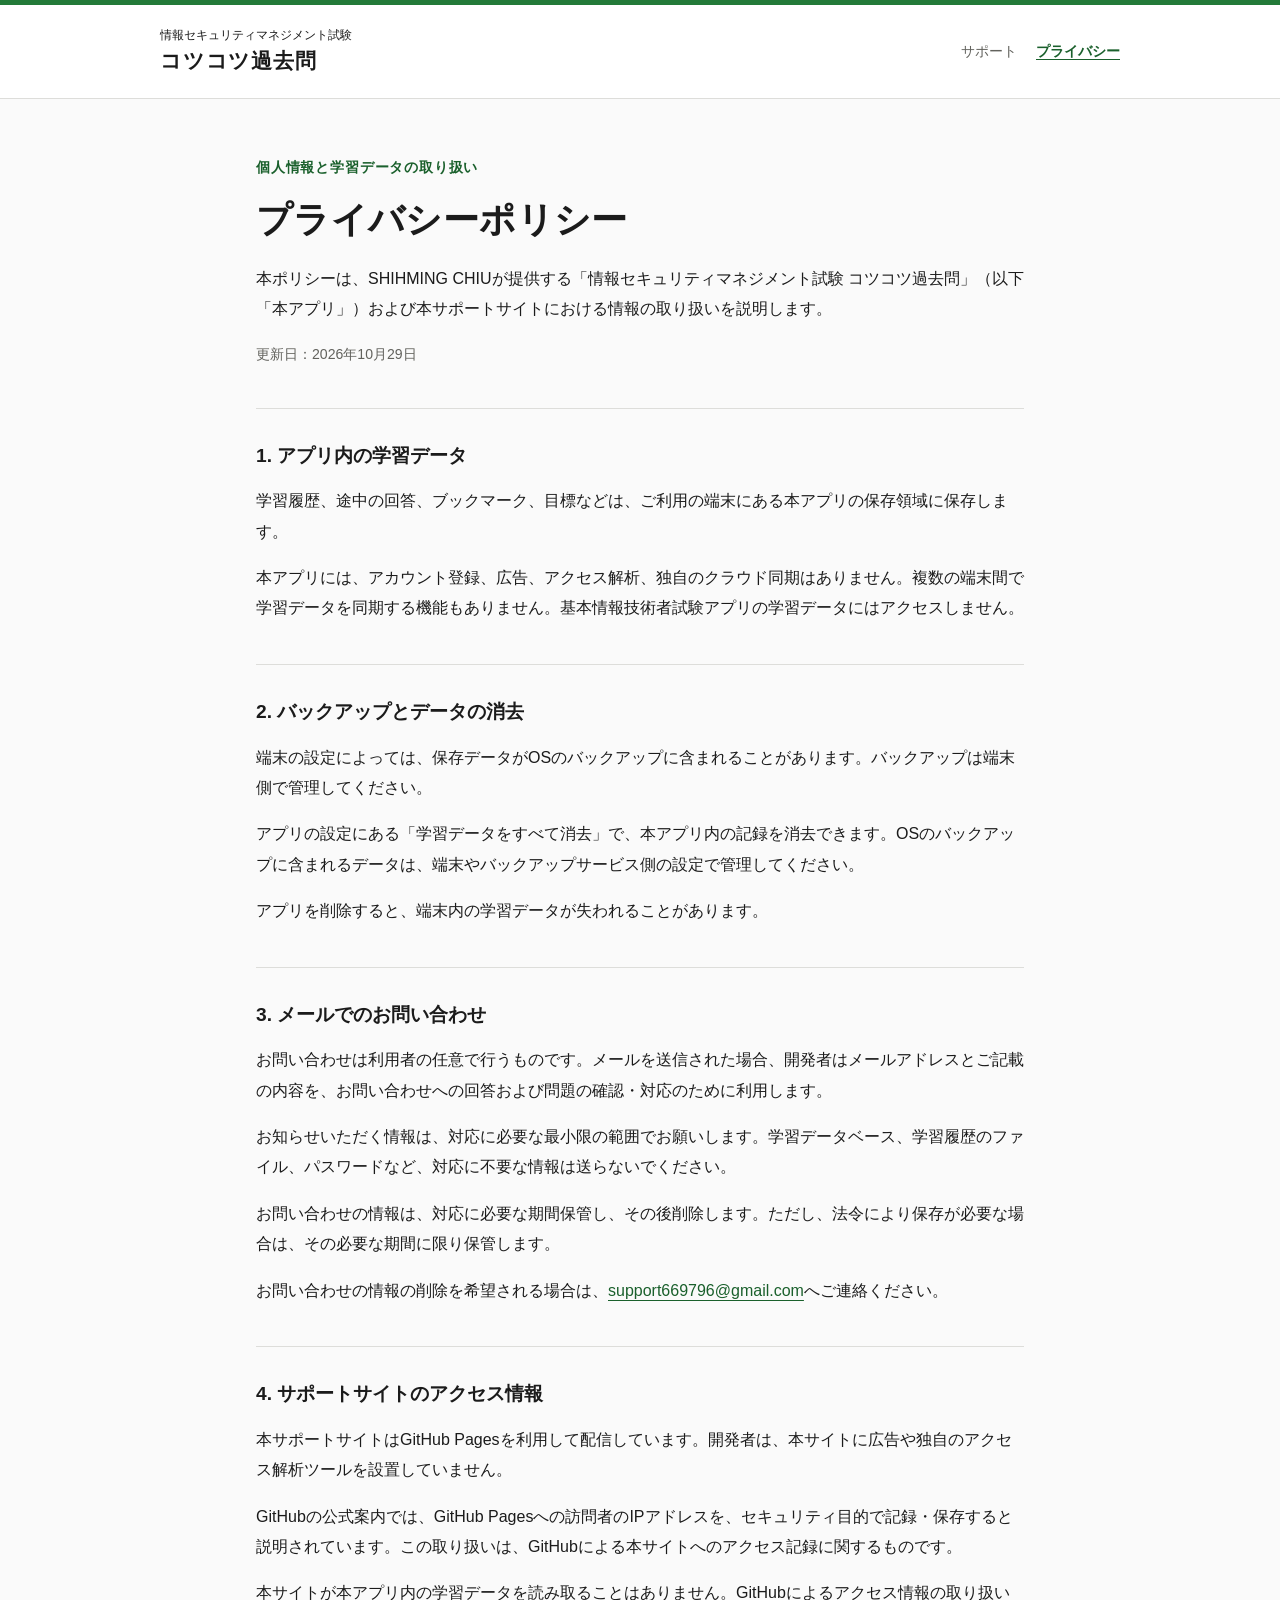
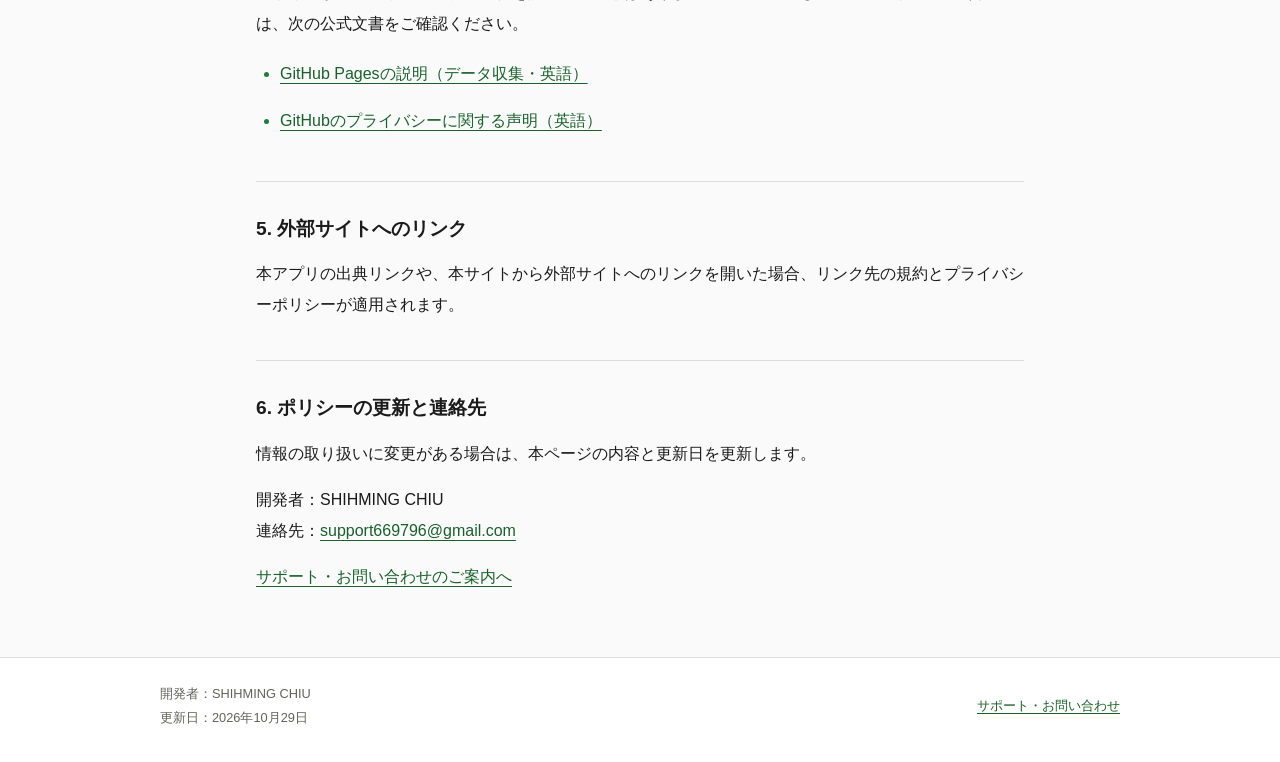
==== privacy.html @ f074d1ab "Publish SG privacy policy and support pages" ====
<!doctype html>
<html lang="ja">
<head>
  <meta charset="utf-8">
  <meta name="viewport" content="width=device-width, initial-scale=1">
  <meta name="description" content="「情報セキュリティマネジメント試験 コツコツ過去問」とサポートサイトのプライバシーポリシー。端末内の学習データ、お問い合わせ、サイトのアクセス記録について説明します。">
  <meta name="color-scheme" content="light">
  <title>プライバシーポリシー | 情報セキュリティマネジメント試験 コツコツ過去問</title>
  <link rel="canonical" href="https://shimingg.github.io/sg-kotsukotsu-support/privacy.html">
  <link rel="stylesheet" href="style.css">
</head>
<body>
  <a class="skip-link" href="#main">本文へ移動</a>
  <header class="site-header">
    <div class="header-inner">
      <a class="brand" href="index.html">
        <span class="brand-subtitle">情報セキュリティマネジメント試験</span>
        <span class="brand-name">コツコツ過去問</span>
      </a>
      <nav aria-label="メインナビゲーション">
        <a href="index.html">サポート</a>
        <a href="privacy.html" aria-current="page">プライバシー</a>
      </nav>
    </div>
  </header>

  <main id="main" class="page">
    <article>
      <header class="intro">
        <p class="eyebrow">個人情報と学習データの取り扱い</p>
        <h1>プライバシーポリシー</h1>
        <p>本ポリシーは、SHIHMING CHIUが提供する「情報セキュリティマネジメント試験 コツコツ過去問」（以下「本アプリ」）および本サポートサイトにおける情報の取り扱いを説明します。</p>
        <p class="updated">更新日：<time datetime="2026-10-29">2026年10月29日</time></p>
      </header>

      <section class="content-section" aria-labelledby="app-data-title">
        <h2 id="app-data-title">1. アプリ内の学習データ</h2>
        <p>学習履歴、途中の回答、ブックマーク、目標などは、ご利用の端末にある本アプリの保存領域に保存します。</p>
        <p>本アプリには、アカウント登録、広告、アクセス解析、独自のクラウド同期はありません。複数の端末間で学習データを同期する機能もありません。基本情報技術者試験アプリの学習データにはアクセスしません。</p>
      </section>

      <section class="content-section" aria-labelledby="backup-title">
        <h2 id="backup-title">2. バックアップとデータの消去</h2>
        <p>端末の設定によっては、保存データがOSのバックアップに含まれることがあります。バックアップは端末側で管理してください。</p>
        <p>アプリの設定にある「学習データをすべて消去」で、本アプリ内の記録を消去できます。OSのバックアップに含まれるデータは、端末やバックアップサービス側の設定で管理してください。</p>
        <p>アプリを削除すると、端末内の学習データが失われることがあります。</p>
      </section>

      <section id="contact-data" class="content-section" aria-labelledby="contact-data-title">
        <h2 id="contact-data-title">3. メールでのお問い合わせ</h2>
        <p>お問い合わせは利用者の任意で行うものです。メールを送信された場合、開発者はメールアドレスとご記載の内容を、お問い合わせへの回答および問題の確認・対応のために利用します。</p>
        <p>お知らせいただく情報は、対応に必要な最小限の範囲でお願いします。学習データベース、学習履歴のファイル、パスワードなど、対応に不要な情報は送らないでください。</p>
        <p>お問い合わせの情報は、対応に必要な期間保管し、その後削除します。ただし、法令により保存が必要な場合は、その必要な期間に限り保管します。</p>
        <p>お問い合わせの情報の削除を希望される場合は、<a href="mailto:support669796@gmail.com">support669796@gmail.com</a>へご連絡ください。</p>
      </section>

      <section class="content-section" aria-labelledby="website-title">
        <h2 id="website-title">4. サポートサイトのアクセス情報</h2>
        <p>本サポートサイトはGitHub Pagesを利用して配信しています。開発者は、本サイトに広告や独自のアクセス解析ツールを設置していません。</p>
        <p>GitHubの公式案内では、GitHub Pagesへの訪問者のIPアドレスを、セキュリティ目的で記録・保存すると説明されています。この取り扱いは、GitHubによる本サイトへのアクセス記録に関するものです。</p>
        <p>本サイトが本アプリ内の学習データを読み取ることはありません。GitHubによるアクセス情報の取り扱いは、次の公式文書をご確認ください。</p>
        <ul class="reference-links">
          <li><a href="https://docs.github.com/en/pages/getting-started-with-github-pages/what-is-github-pages">GitHub Pagesの説明（データ収集・英語）</a></li>
          <li><a href="https://docs.github.com/en/site-policy/privacy-policies/github-privacy-statement">GitHubのプライバシーに関する声明（英語）</a></li>
        </ul>
      </section>

      <section class="content-section" aria-labelledby="external-title">
        <h2 id="external-title">5. 外部サイトへのリンク</h2>
        <p>本アプリの出典リンクや、本サイトから外部サイトへのリンクを開いた場合、リンク先の規約とプライバシーポリシーが適用されます。</p>
      </section>

      <section class="content-section" aria-labelledby="changes-title">
        <h2 id="changes-title">6. ポリシーの更新と連絡先</h2>
        <p>情報の取り扱いに変更がある場合は、本ページの内容と更新日を更新します。</p>
        <p>開発者：SHIHMING CHIU<br>連絡先：<a href="mailto:support669796@gmail.com">support669796@gmail.com</a></p>
        <p><a href="index.html">サポート・お問い合わせのご案内へ</a></p>
      </section>
    </article>
  </main>

  <footer class="site-footer">
    <div class="footer-inner">
      <p>開発者：SHIHMING CHIU<br>更新日：<time datetime="2026-10-29">2026年10月29日</time></p>
      <a href="index.html">サポート・お問い合わせ</a>
    </div>
  </footer>
</body>
</html>
---- style.css ----
:root {
  color-scheme: light;
  --ink: #1b1b1b;
  --accent: #237a39;
  --accent-pressed: #1a602c;
  --accent-background: #edf6ee;
  --paper: #fafafa;
  --muted: #62625d;
  --border: #ddddda;
}

* {
  box-sizing: border-box;
}

html {
  scroll-padding-top: 1.5rem;
  -webkit-text-size-adjust: 100%;
}

body {
  margin: 0;
  background: var(--paper);
  color: var(--ink);
  font-family: -apple-system, BlinkMacSystemFont, "Hiragino Kaku Gothic ProN", "Hiragino Sans", "Yu Gothic", Meiryo, sans-serif;
  font-size: 1rem;
  line-height: 1.9;
  overflow-wrap: anywhere;
}

a {
  color: var(--accent-pressed);
  text-underline-offset: 0.22em;
  text-decoration-thickness: 1px;
}

a:hover {
  text-decoration-thickness: 2px;
}

a:focus-visible {
  outline: 3px solid var(--accent);
  outline-offset: 4px;
  border-radius: 3px;
}

.skip-link {
  position: absolute;
  top: 0.5rem;
  left: 1rem;
  z-index: 2;
  padding: 0.5rem 1rem;
  background: #fff;
  transform: translateY(-200%);
}

.skip-link:focus {
  transform: translateY(0);
}

.site-header {
  border-top: 5px solid var(--accent);
  border-bottom: 1px solid var(--border);
  background: #fff;
}

.header-inner,
.footer-inner {
  display: flex;
  align-items: center;
  justify-content: space-between;
  flex-wrap: wrap;
  gap: 1rem 2rem;
  width: min(100% - 3rem, 60rem);
  margin-inline: auto;
}

.header-inner {
  padding-block: 1.3rem;
}

.brand {
  color: var(--ink);
  text-decoration: none;
  line-height: 1.55;
}

.brand-subtitle,
.brand-name {
  display: block;
}

.brand-subtitle {
  font-size: 0.78rem;
  font-weight: 500;
}

.brand-name {
  font-size: 1.3rem;
  font-weight: 700;
  letter-spacing: 0.04em;
}

nav {
  display: flex;
  flex-wrap: wrap;
  gap: 0.25rem 1.2rem;
}

nav a {
  display: inline-flex;
  align-items: center;
  min-height: 44px;
  color: var(--muted);
  font-size: 0.9rem;
  text-decoration: none;
}

nav a[aria-current="page"] {
  color: var(--accent-pressed);
  font-weight: 700;
  text-decoration: underline;
}

.page {
  width: min(100% - 3rem, 48rem);
  margin: 3.5rem auto 4rem;
}

.intro {
  margin-bottom: 2rem;
}

.eyebrow {
  margin: 0 0 0.7rem;
  color: var(--accent-pressed);
  font-size: 0.85rem;
  font-weight: 700;
  letter-spacing: 0.06em;
}

h1,
h2 {
  line-height: 1.55;
  overflow-wrap: normal;
}

h1 {
  margin: 0 0 1rem;
  font-size: clamp(1.65rem, 4.2vw, 2.25rem);
  letter-spacing: 0.01em;
}

h2 {
  margin: 0 0 1rem;
  font-size: 1.2rem;
}

p {
  margin: 0 0 1rem;
}

p:last-child {
  margin-bottom: 0;
}

.updated {
  color: var(--muted);
  font-size: 0.88rem;
}

.contact-panel {
  display: flex;
  align-items: center;
  justify-content: space-between;
  flex-wrap: wrap;
  gap: 1rem 1.5rem;
  padding: 1.5rem;
  border: 1px solid #cadfce;
  border-radius: 14px;
  background: var(--accent-background);
}

.contact-panel h2 {
  margin-bottom: 0.3rem;
}

.contact-panel p {
  color: var(--muted);
  font-size: 0.88rem;
}

.contact-link {
  display: block;
  max-width: 100%;
  padding: 0.8rem 1rem;
  border-radius: 10px;
  background: var(--accent);
  color: #fff;
  font-size: 0.96rem;
  font-weight: 600;
  line-height: 1.6;
  text-align: center;
  text-decoration: none;
}

.contact-link:hover {
  background: var(--accent-pressed);
}

.contact-hint {
  display: block;
  margin-top: 0.2rem;
  font-size: 0.75rem;
  font-weight: 400;
}

.content-section {
  margin-top: 2.5rem;
  padding-top: 2rem;
  border-top: 1px solid var(--border);
}

ul {
  margin: 0 0 1.25rem;
  padding-left: 1.5rem;
}

li + li {
  margin-top: 0.55rem;
}

li::marker {
  color: var(--accent);
}

.note {
  margin: 1.5rem 0;
  padding: 1rem 1.25rem;
  border-left: 3px solid var(--accent);
  background: var(--accent-background);
  font-size: 0.95rem;
}

.note p {
  margin-bottom: 0.5rem;
}

.note p:last-child {
  margin-bottom: 0;
}

.reference-links {
  margin-bottom: 0;
}

.reference-links a {
  display: inline-block;
  padding-block: 0.25rem;
}

.site-footer {
  padding-block: 1.5rem 2rem;
  border-top: 1px solid var(--border);
  background: #fff;
  color: var(--muted);
  font-size: 0.8rem;
}

.footer-inner p {
  margin: 0;
}

.footer-inner > a {
  display: inline-flex;
  align-items: center;
  min-height: 44px;
}

@media (max-width: 40rem) {
  .header-inner,
  .footer-inner,
  .page {
    width: calc(100% - 2.5rem);
  }

  .header-inner {
    gap: 0.75rem;
  }

  nav {
    width: 100%;
  }

  .page {
    margin-top: 2.25rem;
    margin-bottom: 3rem;
  }

  .contact-panel {
    padding: 1.25rem;
  }

  .contact-link {
    width: 100%;
  }

  .content-section {
    margin-top: 2rem;
    padding-top: 1.5rem;
  }
}

@media print {
  body {
    background: #fff;
    font-size: 10pt;
  }

  .skip-link,
  nav,
  .contact-hint {
    display: none;
  }

  .page,
  .header-inner,
  .footer-inner {
    width: 100%;
  }

  .page {
    margin-block: 1.5rem;
  }

  .contact-link {
    background: #fff;
    color: var(--ink);
    border: 1px solid var(--border);
  }

  h1,
  h2 {
    break-after: avoid;
  }

  p,
  li {
    orphans: 3;
    widows: 3;
  }
}
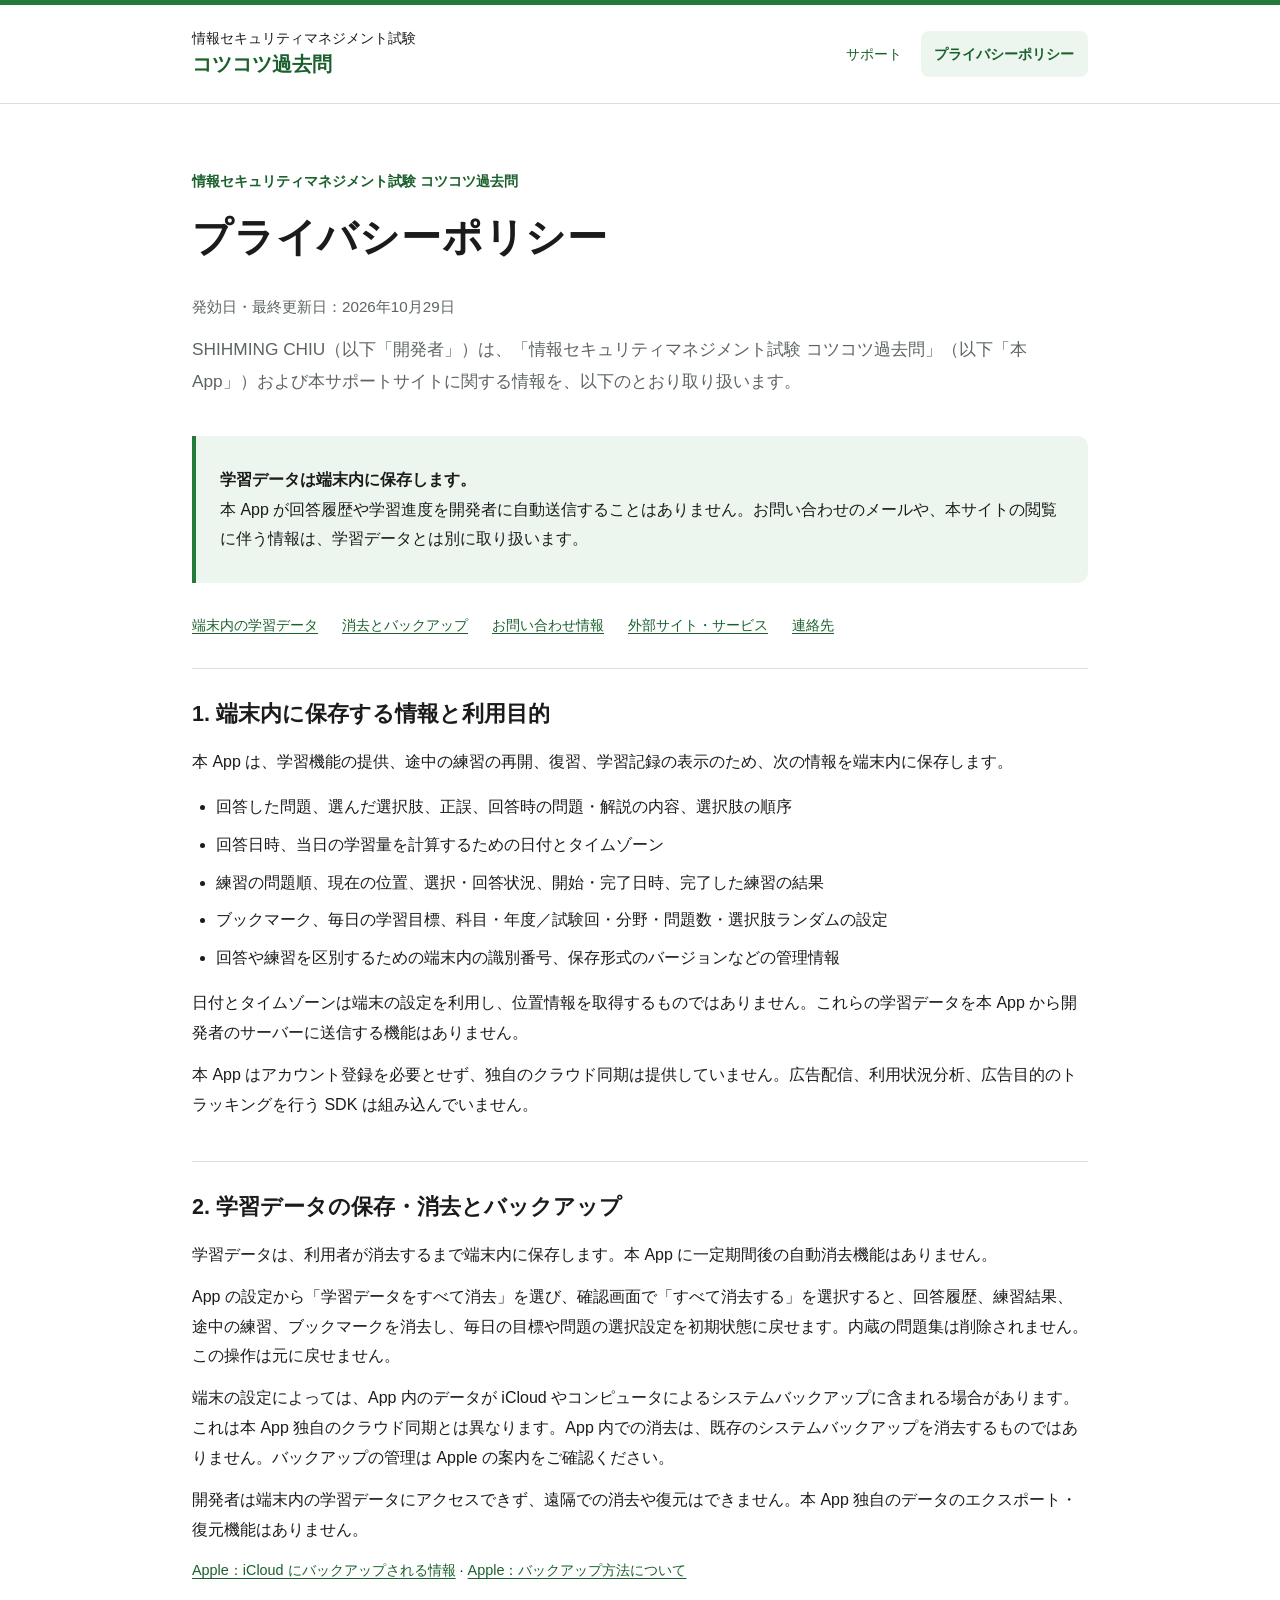
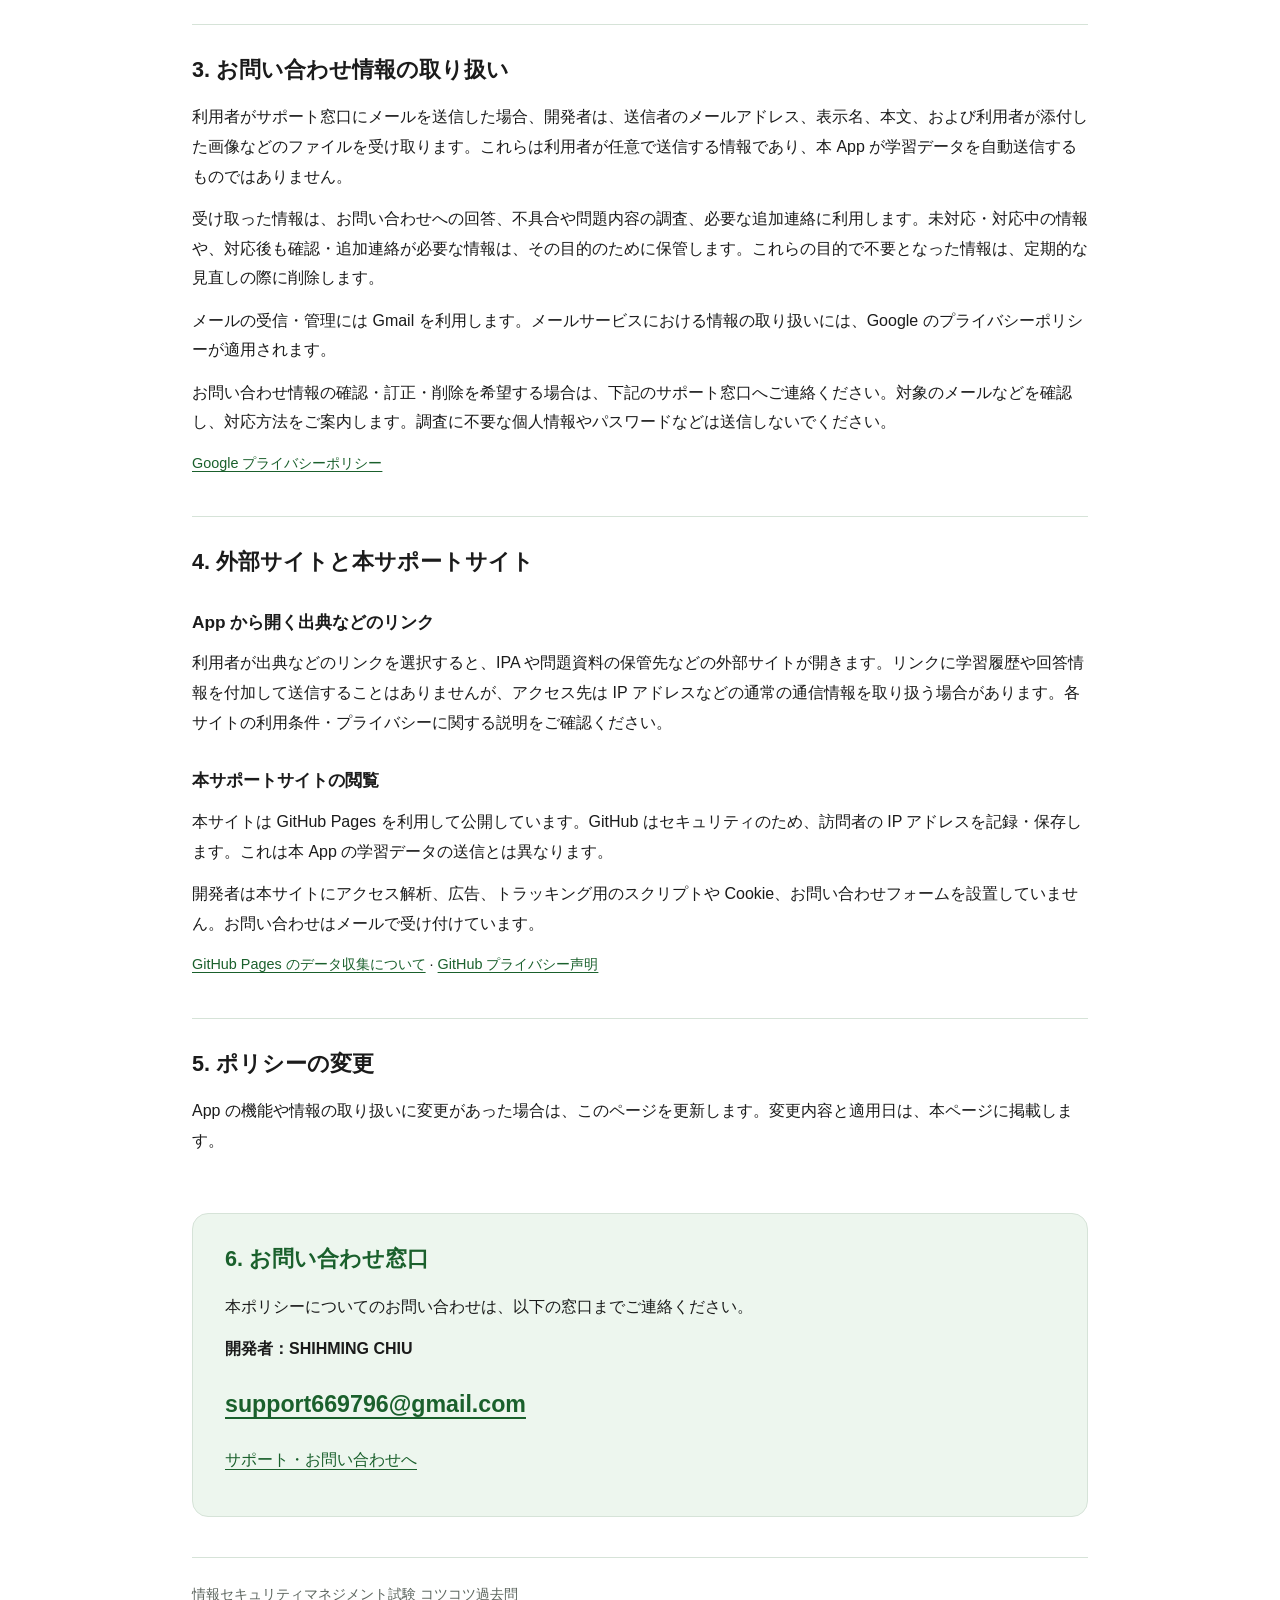
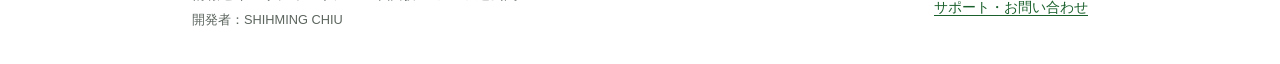
==== commit 74df4c60: "Align SG support and privacy pages with FE reference" ====
--- a/privacy.html
+++ b/privacy.html
@@ -3,87 +3,101 @@
 <head>
   <meta charset="utf-8">
   <meta name="viewport" content="width=device-width, initial-scale=1">
-  <meta name="description" content="「情報セキュリティマネジメント試験 コツコツ過去問」とサポートサイトのプライバシーポリシー。端末内の学習データ、お問い合わせ、サイトのアクセス記録について説明します。">
-  <meta name="color-scheme" content="light">
+  <meta name="description" content="情報セキュリティマネジメント試験 コツコツ過去問のプライバシーポリシー。端末内の学習データ、バックアップ、サポートメール、外部サービスの取り扱いについて説明します。">
+  <meta name="theme-color" content="#237A39">
   <title>プライバシーポリシー | 情報セキュリティマネジメント試験 コツコツ過去問</title>
+  <link rel="stylesheet" href="style.css">
   <link rel="canonical" href="https://shimingg.github.io/sg-kotsukotsu-support/privacy.html">
-  <link rel="stylesheet" href="style.css">
 </head>
 <body>
   <a class="skip-link" href="#main">本文へ移動</a>
   <header class="site-header">
-    <div class="header-inner">
-      <a class="brand" href="index.html">
-        <span class="brand-subtitle">情報セキュリティマネジメント試験</span>
-        <span class="brand-name">コツコツ過去問</span>
-      </a>
+    <div class="container header-inner">
+      <a class="brand" href="./"><span>情報セキュリティマネジメント試験</span><strong>コツコツ過去問</strong></a>
       <nav aria-label="メインナビゲーション">
-        <a href="index.html">サポート</a>
-        <a href="privacy.html" aria-current="page">プライバシー</a>
+        <a href="./">サポート</a>
+        <a href="privacy.html" aria-current="page">プライバシーポリシー</a>
       </nav>
     </div>
   </header>
+  <main class="container policy" id="main">
+    <div class="page-heading">
+      <p class="eyebrow">情報セキュリティマネジメント試験 コツコツ過去問</p>
+      <h1><span>プライバシー</span><span>ポリシー</span></h1>
+      <p class="date">発効日・最終更新日：<time datetime="2026-10-29">2026年10月29日</time></p>
+      <p class="lead">SHIHMING CHIU（以下「開発者」）は、「情報セキュリティマネジメント試験 コツコツ過去問」（以下「本 App」）および本サポートサイトに関する情報を、以下のとおり取り扱います。</p>
+    </div>
+    <div class="policy-summary">
+      <p><strong>学習データは端末内に保存します。</strong><br>本 App が回答履歴や学習進度を開発者に自動送信することはありません。お問い合わせのメールや、本サイトの閲覧に伴う情報は、学習データとは別に取り扱います。</p>
+    </div>
+    <nav class="contents" aria-label="このページの内容">
+      <a href="#learning-data">端末内の学習データ</a>
+      <a href="#deletion">消去とバックアップ</a>
+      <a href="#contact-data">お問い合わせ情報</a>
+      <a href="#external-services">外部サイト・サービス</a>
+      <a href="#contact">連絡先</a>
+    </nav>
 
-  <main id="main" class="page">
-    <article>
-      <header class="intro">
-        <p class="eyebrow">個人情報と学習データの取り扱い</p>
-        <h1>プライバシーポリシー</h1>
-        <p>本ポリシーは、SHIHMING CHIUが提供する「情報セキュリティマネジメント試験 コツコツ過去問」（以下「本アプリ」）および本サポートサイトにおける情報の取り扱いを説明します。</p>
-        <p class="updated">更新日：<time datetime="2026-10-29">2026年10月29日</time></p>
-      </header>
+    <section class="content-section" id="learning-data" aria-labelledby="learning-title">
+      <h2 id="learning-title">1. 端末内に保存する情報と利用目的</h2>
+      <p>本 App は、学習機能の提供、途中の練習の再開、復習、学習記録の表示のため、次の情報を端末内に保存します。</p>
+      <ul>
+        <li>回答した問題、選んだ選択肢、正誤、回答時の問題・解説の内容、選択肢の順序</li>
+        <li>回答日時、当日の学習量を計算するための日付とタイムゾーン</li>
+        <li>練習の問題順、現在の位置、選択・回答状況、開始・完了日時、完了した練習の結果</li>
+        <li>ブックマーク、毎日の学習目標、科目・年度／試験回・分野・問題数・選択肢ランダムの設定</li>
+        <li>回答や練習を区別するための端末内の識別番号、保存形式のバージョンなどの管理情報</li>
+      </ul>
+      <p>日付とタイムゾーンは端末の設定を利用し、位置情報を取得するものではありません。これらの学習データを本 App から開発者のサーバーに送信する機能はありません。</p>
+      <p>本 App はアカウント登録を必要とせず、独自のクラウド同期は提供していません。広告配信、利用状況分析、広告目的のトラッキングを行う SDK は組み込んでいません。</p>
+    </section>
 
-      <section class="content-section" aria-labelledby="app-data-title">
-        <h2 id="app-data-title">1. アプリ内の学習データ</h2>
-        <p>学習履歴、途中の回答、ブックマーク、目標などは、ご利用の端末にある本アプリの保存領域に保存します。</p>
-        <p>本アプリには、アカウント登録、広告、アクセス解析、独自のクラウド同期はありません。複数の端末間で学習データを同期する機能もありません。基本情報技術者試験アプリの学習データにはアクセスしません。</p>
-      </section>
+    <section class="content-section" id="deletion" aria-labelledby="deletion-title">
+      <h2 id="deletion-title">2. 学習データの保存・消去とバックアップ</h2>
+      <p>学習データは、利用者が消去するまで端末内に保存します。本 App に一定期間後の自動消去機能はありません。</p>
+      <p>App の設定から「学習データをすべて消去」を選び、確認画面で「すべて消去する」を選択すると、回答履歴、練習結果、途中の練習、ブックマークを消去し、毎日の目標や問題の選択設定を初期状態に戻せます。内蔵の問題集は削除されません。この操作は元に戻せません。</p>
+      <p>端末の設定によっては、App 内のデータが iCloud やコンピュータによるシステムバックアップに含まれる場合があります。これは本 App 独自のクラウド同期とは異なります。App 内での消去は、既存のシステムバックアップを消去するものではありません。バックアップの管理は Apple の案内をご確認ください。</p>
+      <p>開発者は端末内の学習データにアクセスできず、遠隔での消去や復元はできません。本 App 独自のデータのエクスポート・復元機能はありません。</p>
+      <p class="reference"><a href="https://support.apple.com/ja-jp/108770">Apple：iCloud にバックアップされる情報</a> · <a href="https://support.apple.com/ja-jp/108771">Apple：バックアップ方法について</a></p>
+    </section>
 
-      <section class="content-section" aria-labelledby="backup-title">
-        <h2 id="backup-title">2. バックアップとデータの消去</h2>
-        <p>端末の設定によっては、保存データがOSのバックアップに含まれることがあります。バックアップは端末側で管理してください。</p>
-        <p>アプリの設定にある「学習データをすべて消去」で、本アプリ内の記録を消去できます。OSのバックアップに含まれるデータは、端末やバックアップサービス側の設定で管理してください。</p>
-        <p>アプリを削除すると、端末内の学習データが失われることがあります。</p>
-      </section>
+    <section class="content-section" id="contact-data" aria-labelledby="contact-data-title">
+      <h2 id="contact-data-title">3. お問い合わせ情報の取り扱い</h2>
+      <p>利用者がサポート窓口にメールを送信した場合、開発者は、送信者のメールアドレス、表示名、本文、および利用者が添付した画像などのファイルを受け取ります。これらは利用者が任意で送信する情報であり、本 App が学習データを自動送信するものではありません。</p>
+      <p>受け取った情報は、お問い合わせへの回答、不具合や問題内容の調査、必要な追加連絡に利用します。未対応・対応中の情報や、対応後も確認・追加連絡が必要な情報は、その目的のために保管します。これらの目的で不要となった情報は、定期的な見直しの際に削除します。</p>
+      <p>メールの受信・管理には Gmail を利用します。メールサービスにおける情報の取り扱いには、Google のプライバシーポリシーが適用されます。</p>
+      <p>お問い合わせ情報の確認・訂正・削除を希望する場合は、下記のサポート窓口へご連絡ください。対象のメールなどを確認し、対応方法をご案内します。調査に不要な個人情報やパスワードなどは送信しないでください。</p>
+      <p class="reference"><a href="https://policies.google.com/privacy?hl=ja">Google プライバシーポリシー</a></p>
+    </section>
 
-      <section id="contact-data" class="content-section" aria-labelledby="contact-data-title">
-        <h2 id="contact-data-title">3. メールでのお問い合わせ</h2>
-        <p>お問い合わせは利用者の任意で行うものです。メールを送信された場合、開発者はメールアドレスとご記載の内容を、お問い合わせへの回答および問題の確認・対応のために利用します。</p>
-        <p>お知らせいただく情報は、対応に必要な最小限の範囲でお願いします。学習データベース、学習履歴のファイル、パスワードなど、対応に不要な情報は送らないでください。</p>
-        <p>お問い合わせの情報は、対応に必要な期間保管し、その後削除します。ただし、法令により保存が必要な場合は、その必要な期間に限り保管します。</p>
-        <p>お問い合わせの情報の削除を希望される場合は、<a href="mailto:support669796@gmail.com">support669796@gmail.com</a>へご連絡ください。</p>
-      </section>
+    <section class="content-section" id="external-services" aria-labelledby="external-title">
+      <h2 id="external-title">4. 外部サイトと本サポートサイト</h2>
+      <h3>App から開く出典などのリンク</h3>
+      <p>利用者が出典などのリンクを選択すると、IPA や問題資料の保管先などの外部サイトが開きます。リンクに学習履歴や回答情報を付加して送信することはありませんが、アクセス先は IP アドレスなどの通常の通信情報を取り扱う場合があります。各サイトの利用条件・プライバシーに関する説明をご確認ください。</p>
+      <h3>本サポートサイトの閲覧</h3>
+      <p>本サイトは GitHub Pages を利用して公開しています。GitHub はセキュリティのため、訪問者の IP アドレスを記録・保存します。これは本 App の学習データの送信とは異なります。</p>
+      <p>開発者は本サイトにアクセス解析、広告、トラッキング用のスクリプトや Cookie、お問い合わせフォームを設置していません。お問い合わせはメールで受け付けています。</p>
+      <p class="reference"><a href="https://docs.github.com/ja/pages/getting-started-with-github-pages/what-is-github-pages#data-collection">GitHub Pages のデータ収集について</a> · <a href="https://docs.github.com/ja/site-policy/privacy-policies/github-general-privacy-statement">GitHub プライバシー声明</a></p>
+    </section>
 
-      <section class="content-section" aria-labelledby="website-title">
-        <h2 id="website-title">4. サポートサイトのアクセス情報</h2>
-        <p>本サポートサイトはGitHub Pagesを利用して配信しています。開発者は、本サイトに広告や独自のアクセス解析ツールを設置していません。</p>
-        <p>GitHubの公式案内では、GitHub Pagesへの訪問者のIPアドレスを、セキュリティ目的で記録・保存すると説明されています。この取り扱いは、GitHubによる本サイトへのアクセス記録に関するものです。</p>
-        <p>本サイトが本アプリ内の学習データを読み取ることはありません。GitHubによるアクセス情報の取り扱いは、次の公式文書をご確認ください。</p>
-        <ul class="reference-links">
-          <li><a href="https://docs.github.com/en/pages/getting-started-with-github-pages/what-is-github-pages">GitHub Pagesの説明（データ収集・英語）</a></li>
-          <li><a href="https://docs.github.com/en/site-policy/privacy-policies/github-privacy-statement">GitHubのプライバシーに関する声明（英語）</a></li>
-        </ul>
-      </section>
+    <section class="content-section" aria-labelledby="changes-title">
+      <h2 id="changes-title">5. ポリシーの変更</h2>
+      <p>App の機能や情報の取り扱いに変更があった場合は、このページを更新します。変更内容と適用日は、本ページに掲載します。</p>
+    </section>
 
-      <section class="content-section" aria-labelledby="external-title">
-        <h2 id="external-title">5. 外部サイトへのリンク</h2>
-        <p>本アプリの出典リンクや、本サイトから外部サイトへのリンクを開いた場合、リンク先の規約とプライバシーポリシーが適用されます。</p>
-      </section>
-
-      <section class="content-section" aria-labelledby="changes-title">
-        <h2 id="changes-title">6. ポリシーの更新と連絡先</h2>
-        <p>情報の取り扱いに変更がある場合は、本ページの内容と更新日を更新します。</p>
-        <p>開発者：SHIHMING CHIU<br>連絡先：<a href="mailto:support669796@gmail.com">support669796@gmail.com</a></p>
-        <p><a href="index.html">サポート・お問い合わせのご案内へ</a></p>
-      </section>
-    </article>
+    <section class="contact-panel" id="contact" aria-labelledby="contact-title">
+      <div>
+        <h2 id="contact-title">6. お問い合わせ窓口</h2>
+        <p>本ポリシーについてのお問い合わせは、以下の窓口までご連絡ください。</p>
+        <p><strong>開発者：SHIHMING CHIU</strong></p>
+        <a class="email-address" href="mailto:support669796@gmail.com?subject=SG%20%E3%82%B3%E3%83%84%E3%82%B3%E3%83%84%E9%81%8E%E5%8E%BB%E5%95%8F%20%E3%83%97%E3%83%A9%E3%82%A4%E3%83%90%E3%82%B7%E3%83%BC">support669796@gmail.com</a>
+        <p><a href="./">サポート・お問い合わせへ</a></p>
+      </div>
+    </section>
   </main>
-
-  <footer class="site-footer">
-    <div class="footer-inner">
-      <p>開発者：SHIHMING CHIU<br>更新日：<time datetime="2026-10-29">2026年10月29日</time></p>
-      <a href="index.html">サポート・お問い合わせ</a>
-    </div>
+  <footer class="site-footer container">
+    <p>情報セキュリティマネジメント試験 コツコツ過去問<br><span>開発者：SHIHMING CHIU</span></p>
+    <a href="./">サポート・お問い合わせ</a>
   </footer>
 </body>
 </html>
--- a/style.css
+++ b/style.css
@@ -1,352 +1,86 @@
 :root {
   color-scheme: light;
   --ink: #1b1b1b;
-  --accent: #237a39;
-  --accent-pressed: #1a602c;
-  --accent-background: #edf6ee;
-  --paper: #fafafa;
-  --muted: #62625d;
-  --border: #ddddda;
+  --muted: #5c655e;
+  --green: #237a39;
+  --green-dark: #1a602c;
+  --pale: #edf6ee;
+  --border: #d6e3d8;
+  --paper: #ffffff;
+  font-family: -apple-system, BlinkMacSystemFont, "Hiragino Kaku Gothic ProN", "Yu Gothic", Meiryo, sans-serif;
+  font-size: 100%;
+  line-height: 1.85;
+  color: var(--ink);
+  background: var(--paper);
 }
-
-* {
-  box-sizing: border-box;
+* { box-sizing: border-box; }
+body { margin: 0; }
+a { color: var(--green-dark); text-underline-offset: .22em; text-decoration-thickness: .08em; overflow-wrap: anywhere; }
+a:hover { color: var(--green); }
+a:focus-visible, summary:focus-visible { outline: 3px solid var(--green); outline-offset: 5px; border-radius: 3px; }
+p { margin: .8em 0; }
+ul { padding-left: 1.5em; }
+li + li { margin-top: .5em; }
+h1, h2, h3 { line-height: 1.5; overflow-wrap: anywhere; }
+h1 { font-size: clamp(1.75rem, 4.5vw, 2.5rem); letter-spacing: .02em; margin: .3em 0 .65em; }
+h1 span { display: inline-block; }
+h2 { font-size: 1.35rem; margin: 0 0 .75em; }
+h3 { font-size: 1.08rem; margin: 1.8em 0 .5em; }
+section, [id] { scroll-margin-top: 1.5rem; }
+.container { width: min(100% - 3rem, 56rem); margin-inline: auto; }
+.site-header { border-top: 5px solid var(--green); border-bottom: 1px solid var(--border); }
+.header-inner { display: flex; align-items: center; justify-content: space-between; gap: 1.5rem; padding-block: 1.5rem; }
+.brand { text-decoration: none; color: var(--ink); display: grid; line-height: 1.5; flex-shrink: 0; }
+.brand span { font-size: .85rem; }
+.brand strong { font-size: 1.25rem; color: var(--green-dark); }
+.site-header nav { display: flex; flex-wrap: wrap; gap: .35rem; }
+.site-header nav a { padding: .6rem .85rem; border-radius: .5rem; text-decoration: none; font-size: .9rem; }
+.site-header nav a[aria-current="page"] { background: var(--pale); font-weight: 700; }
+.page-heading { padding-block: 3.25rem 1.5rem; }
+.eyebrow { color: var(--green-dark); font-size: .9rem; font-weight: 600; }
+.lead { font-size: 1.08rem; color: var(--muted); }
+.date, .muted { color: var(--muted); font-size: .95rem; }
+.contact-panel { padding: 1.8rem 2rem; background: var(--pale); border: 1px solid var(--border); border-radius: 1rem; margin: 1rem 0 2rem; }
+.contact-panel h2 { color: var(--green-dark); }
+.email-address { display: inline-block; font-size: clamp(1rem, 3.5vw, 1.45rem); font-weight: 700; padding-block: .4rem; max-width: 100%; }
+.contact-note { margin-top: 1.5rem; border-top: 1px solid var(--border); padding-top: 1rem; font-size: .9rem; color: var(--muted); }
+.content-section { padding-block: 1.8rem; }
+.content-section + .content-section { border-top: 1px solid var(--border); }
+.note { padding-left: 1rem; border-left: 3px solid var(--border); color: var(--muted); }
+.faq-list { border-top: 1px solid var(--border); }
+details { border-bottom: 1px solid var(--border); }
+summary { cursor: pointer; padding: 1.15rem .35rem; font-weight: 600; }
+summary::marker { color: var(--green); }
+details[open] summary { color: var(--green-dark); }
+.answer { padding: 0 .4rem 1rem 1.4rem; }
+.closing-note { padding-block: 2rem; }
+.closing-note h2 { font-size: 1.1rem; }
+.policy-summary { background: var(--pale); border-left: 4px solid var(--green); padding: 1rem 1.5rem; border-radius: 0 .65rem .65rem 0; }
+.contents { display: flex; flex-wrap: wrap; gap: .6rem 1.5rem; padding-block: 1.5rem; font-size: .9rem; border-bottom: 1px solid var(--border); }
+.contents a { padding-block: .35rem; }
+.reference { font-size: .9rem; }
+.site-footer { display: flex; flex-wrap: wrap; gap: 1rem 2rem; align-items: center; justify-content: space-between; padding-block: 1.5rem 2rem; border-top: 1px solid var(--border); font-size: .85rem; color: var(--muted); margin-top: 2.5rem; }
+.site-footer p { margin: 0; }
+.site-footer span { font-size: .8rem; }
+.site-footer a { padding-block: .75rem; }
+.skip-link { position: absolute; left: 1rem; top: -10rem; padding: .6rem 1rem; background: var(--paper); z-index: 2; }
+.skip-link:focus { top: .5rem; }
+@media (max-width: 44rem) {
+  .header-inner { display: block; padding-block: 1.1rem; }
+  .site-header nav { margin-top: 1rem; }
+  .site-header nav a { padding-inline: .6rem; }
+  .page-heading { padding-top: 2rem; }
 }
-
-html {
-  scroll-padding-top: 1.5rem;
-  -webkit-text-size-adjust: 100%;
+@media (max-width: 26rem) {
+  .container { width: calc(100% - 2rem); }
+  .contact-panel { padding: 1.25rem; }
+  .policy-summary { padding: .85rem 1.1rem; }
+  .site-header nav { gap: .3rem; }
 }
-
-body {
-  margin: 0;
-  background: var(--paper);
-  color: var(--ink);
-  font-family: -apple-system, BlinkMacSystemFont, "Hiragino Kaku Gothic ProN", "Hiragino Sans", "Yu Gothic", Meiryo, sans-serif;
-  font-size: 1rem;
-  line-height: 1.9;
-  overflow-wrap: anywhere;
+@media print {
+  .site-header nav, .contents, .skip-link { display: none; }
+  .container { width: 100%; }
+  .page-heading { padding-block: 1rem; }
+  .contact-panel, .policy-summary { break-inside: avoid; }
+  body { font-size: 10pt; }
 }
-
-a {
-  color: var(--accent-pressed);
-  text-underline-offset: 0.22em;
-  text-decoration-thickness: 1px;
-}
-
-a:hover {
-  text-decoration-thickness: 2px;
-}
-
-a:focus-visible {
-  outline: 3px solid var(--accent);
-  outline-offset: 4px;
-  border-radius: 3px;
-}
-
-.skip-link {
-  position: absolute;
-  top: 0.5rem;
-  left: 1rem;
-  z-index: 2;
-  padding: 0.5rem 1rem;
-  background: #fff;
-  transform: translateY(-200%);
-}
-
-.skip-link:focus {
-  transform: translateY(0);
-}
-
-.site-header {
-  border-top: 5px solid var(--accent);
-  border-bottom: 1px solid var(--border);
-  background: #fff;
-}
-
-.header-inner,
-.footer-inner {
-  display: flex;
-  align-items: center;
-  justify-content: space-between;
-  flex-wrap: wrap;
-  gap: 1rem 2rem;
-  width: min(100% - 3rem, 60rem);
-  margin-inline: auto;
-}
-
-.header-inner {
-  padding-block: 1.3rem;
-}
-
-.brand {
-  color: var(--ink);
-  text-decoration: none;
-  line-height: 1.55;
-}
-
-.brand-subtitle,
-.brand-name {
-  display: block;
-}
-
-.brand-subtitle {
-  font-size: 0.78rem;
-  font-weight: 500;
-}
-
-.brand-name {
-  font-size: 1.3rem;
-  font-weight: 700;
-  letter-spacing: 0.04em;
-}
-
-nav {
-  display: flex;
-  flex-wrap: wrap;
-  gap: 0.25rem 1.2rem;
-}
-
-nav a {
-  display: inline-flex;
-  align-items: center;
-  min-height: 44px;
-  color: var(--muted);
-  font-size: 0.9rem;
-  text-decoration: none;
-}
-
-nav a[aria-current="page"] {
-  color: var(--accent-pressed);
-  font-weight: 700;
-  text-decoration: underline;
-}
-
-.page {
-  width: min(100% - 3rem, 48rem);
-  margin: 3.5rem auto 4rem;
-}
-
-.intro {
-  margin-bottom: 2rem;
-}
-
-.eyebrow {
-  margin: 0 0 0.7rem;
-  color: var(--accent-pressed);
-  font-size: 0.85rem;
-  font-weight: 700;
-  letter-spacing: 0.06em;
-}
-
-h1,
-h2 {
-  line-height: 1.55;
-  overflow-wrap: normal;
-}
-
-h1 {
-  margin: 0 0 1rem;
-  font-size: clamp(1.65rem, 4.2vw, 2.25rem);
-  letter-spacing: 0.01em;
-}
-
-h2 {
-  margin: 0 0 1rem;
-  font-size: 1.2rem;
-}
-
-p {
-  margin: 0 0 1rem;
-}
-
-p:last-child {
-  margin-bottom: 0;
-}
-
-.updated {
-  color: var(--muted);
-  font-size: 0.88rem;
-}
-
-.contact-panel {
-  display: flex;
-  align-items: center;
-  justify-content: space-between;
-  flex-wrap: wrap;
-  gap: 1rem 1.5rem;
-  padding: 1.5rem;
-  border: 1px solid #cadfce;
-  border-radius: 14px;
-  background: var(--accent-background);
-}
-
-.contact-panel h2 {
-  margin-bottom: 0.3rem;
-}
-
-.contact-panel p {
-  color: var(--muted);
-  font-size: 0.88rem;
-}
-
-.contact-link {
-  display: block;
-  max-width: 100%;
-  padding: 0.8rem 1rem;
-  border-radius: 10px;
-  background: var(--accent);
-  color: #fff;
-  font-size: 0.96rem;
-  font-weight: 600;
-  line-height: 1.6;
-  text-align: center;
-  text-decoration: none;
-}
-
-.contact-link:hover {
-  background: var(--accent-pressed);
-}
-
-.contact-hint {
-  display: block;
-  margin-top: 0.2rem;
-  font-size: 0.75rem;
-  font-weight: 400;
-}
-
-.content-section {
-  margin-top: 2.5rem;
-  padding-top: 2rem;
-  border-top: 1px solid var(--border);
-}
-
-ul {
-  margin: 0 0 1.25rem;
-  padding-left: 1.5rem;
-}
-
-li + li {
-  margin-top: 0.55rem;
-}
-
-li::marker {
-  color: var(--accent);
-}
-
-.note {
-  margin: 1.5rem 0;
-  padding: 1rem 1.25rem;
-  border-left: 3px solid var(--accent);
-  background: var(--accent-background);
-  font-size: 0.95rem;
-}
-
-.note p {
-  margin-bottom: 0.5rem;
-}
-
-.note p:last-child {
-  margin-bottom: 0;
-}
-
-.reference-links {
-  margin-bottom: 0;
-}
-
-.reference-links a {
-  display: inline-block;
-  padding-block: 0.25rem;
-}
-
-.site-footer {
-  padding-block: 1.5rem 2rem;
-  border-top: 1px solid var(--border);
-  background: #fff;
-  color: var(--muted);
-  font-size: 0.8rem;
-}
-
-.footer-inner p {
-  margin: 0;
-}
-
-.footer-inner > a {
-  display: inline-flex;
-  align-items: center;
-  min-height: 44px;
-}
-
-@media (max-width: 40rem) {
-  .header-inner,
-  .footer-inner,
-  .page {
-    width: calc(100% - 2.5rem);
-  }
-
-  .header-inner {
-    gap: 0.75rem;
-  }
-
-  nav {
-    width: 100%;
-  }
-
-  .page {
-    margin-top: 2.25rem;
-    margin-bottom: 3rem;
-  }
-
-  .contact-panel {
-    padding: 1.25rem;
-  }
-
-  .contact-link {
-    width: 100%;
-  }
-
-  .content-section {
-    margin-top: 2rem;
-    padding-top: 1.5rem;
-  }
-}
-
-@media print {
-  body {
-    background: #fff;
-    font-size: 10pt;
-  }
-
-  .skip-link,
-  nav,
-  .contact-hint {
-    display: none;
-  }
-
-  .page,
-  .header-inner,
-  .footer-inner {
-    width: 100%;
-  }
-
-  .page {
-    margin-block: 1.5rem;
-  }
-
-  .contact-link {
-    background: #fff;
-    color: var(--ink);
-    border: 1px solid var(--border);
-  }
-
-  h1,
-  h2 {
-    break-after: avoid;
-  }
-
-  p,
-  li {
-    orphans: 3;
-    widows: 3;
-  }
-}
